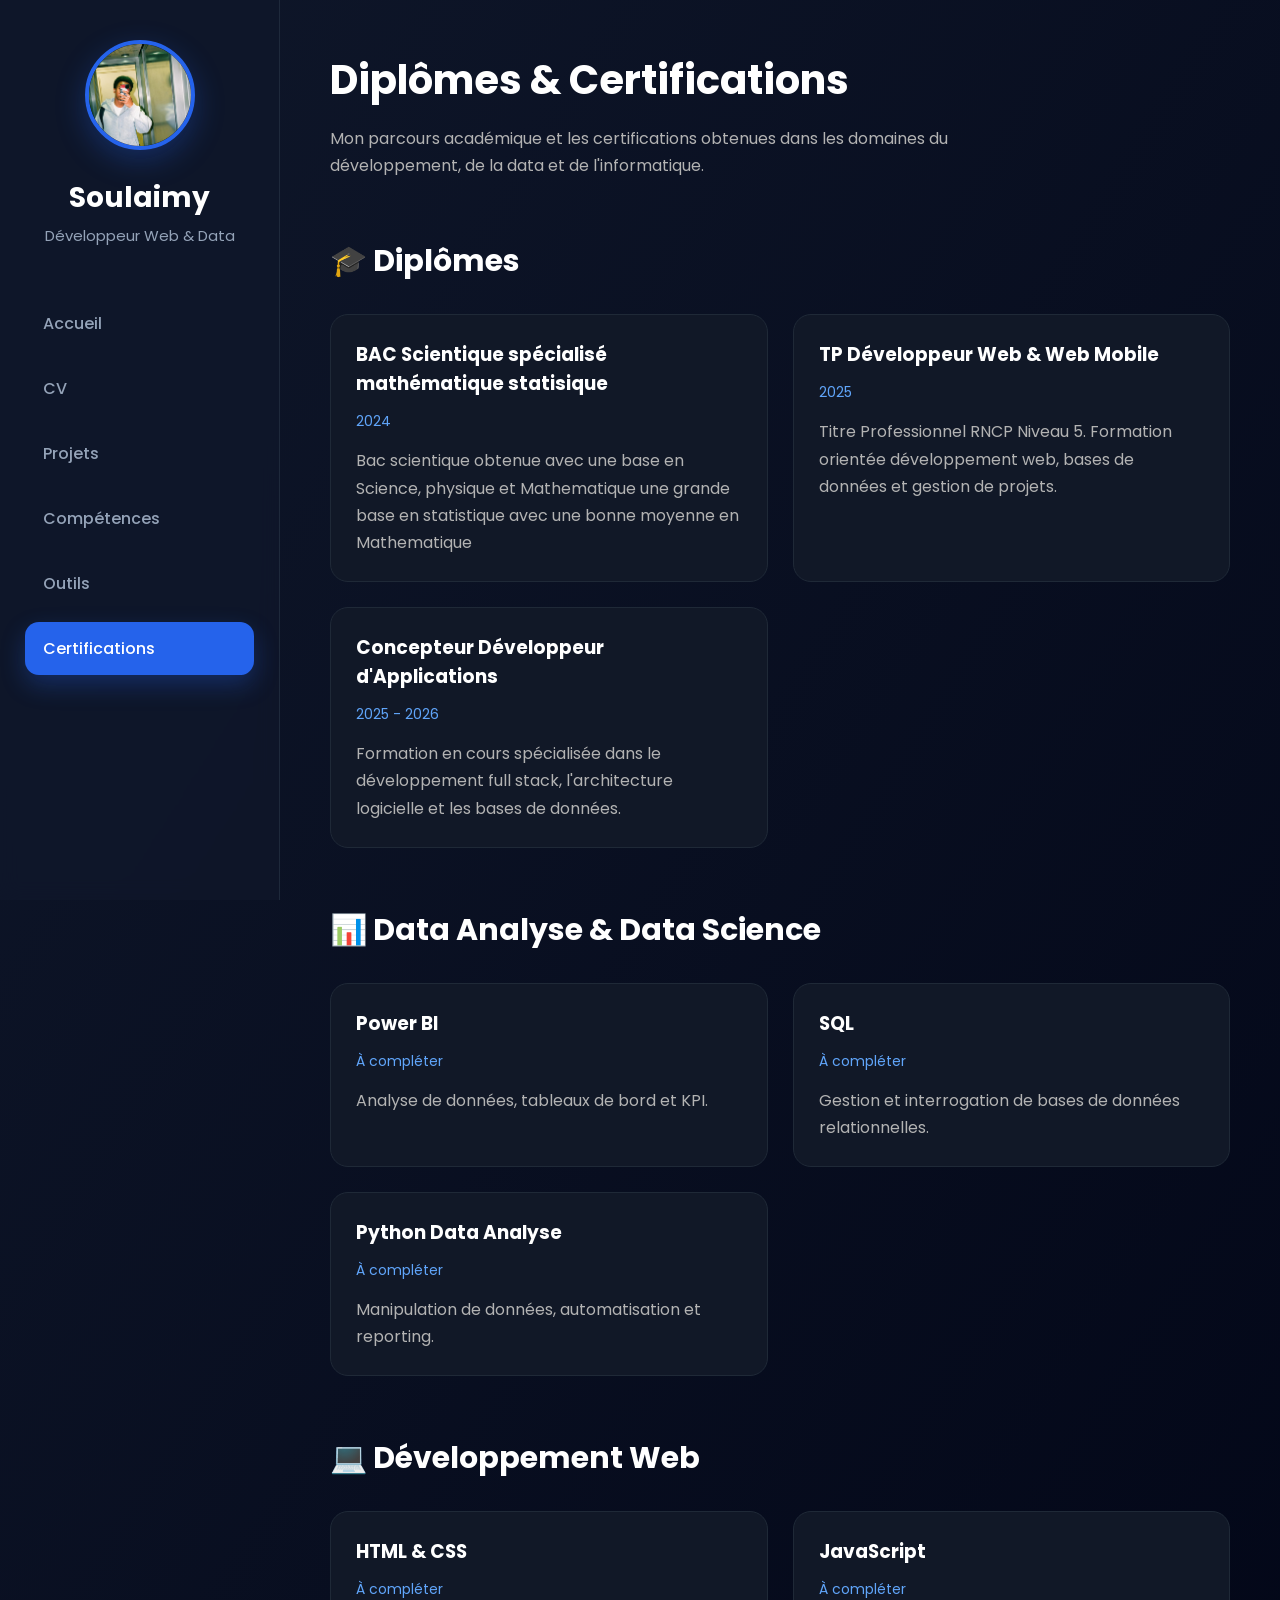
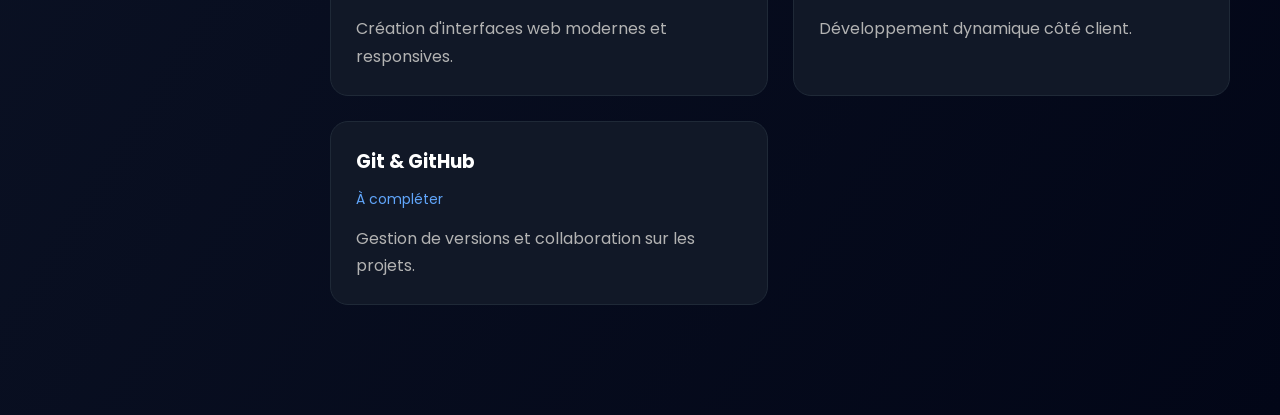
==== certifications.html @ b4b5cd9e "message" ====
<!DOCTYPE html>
<html lang="fr">

<head>

    <meta charset="UTF-8">

    <meta name="viewport" content="width=device-width, initial-scale=1.0">

    <title>Certifications | Soulaimy</title>

    <link rel="stylesheet" href="style.css">

    <link rel="preconnect" href="https://fonts.googleapis.com">

    <link href="https://fonts.googleapis.com/css2?family=Poppins:wght@300;400;500;600;700&display=swap"
        rel="stylesheet">

</head>

<body>

    <!-- SIDEBAR -->

    <aside class="sidebar">

        <div class="profile">

            <img src="asset/images/profile.jpeg" alt="Soulaimy">

            <h2>Soulaimy</h2>

            <p>Développeur Web & Data</p>

        </div>

        <nav>

            <a href="index.html">Accueil</a>

            <a href="cv.html">CV</a>

            <a href="projects.html">Projets</a>

            <a href="skills.html">Compétences</a>

            <a href="tools.html">Outils</a>

            <a href="certifications.html" class="active">Certifications</a>

        </nav>

    </aside>

    <!-- MAIN -->

    <main class="main-content">

        <!-- HEADER -->

        <section class="certifications-header">

            <h1>Diplômes & Certifications</h1>

            <p>
                Mon parcours académique et les certifications
                obtenues dans les domaines du développement,
                de la data et de l'informatique.
            </p>

        </section>

        <!-- DIPLOMES -->

        <section class="certification-category">

            <div class="category-title">

                <h2>🎓 Diplômes</h2>

            </div>

            <div class="certifications-grid">

                <div class="certification-card">

                    <h3>BAC Scientique spécialisé mathématique statisique</h3>

                    <span class="cert-date">2024</span>

                    <p>
                        Bac scientique obtenue avec une base en Science, physique et Mathematique
                        une grande base en statistique
                        avec une bonne moyenne en Mathematique
                    </p>

                </div>

                <div class="certification-card">

                    <h3>TP Développeur Web & Web Mobile</h3>

                    <span class="cert-date">2025</span>

                    <p>
                        Titre Professionnel RNCP Niveau 5.
                        Formation orientée développement web,
                        bases de données et gestion de projets.
                    </p>

                </div>

                <div class="certification-card">

                    <h3>Concepteur Développeur d'Applications</h3>

                    <span class="cert-date">2025 - 2026</span>

                    <p>
                        Formation en cours spécialisée
                        dans le développement full stack,
                        l'architecture logicielle et les bases de données.
                    </p>

                </div>

            </div>

        </section>

        <!-- DATA -->

        <section class="certification-category">

            <div class="category-title">

                <h2>📊 Data Analyse & Data Science</h2>

            </div>

            <div class="certifications-grid">

                <div class="certification-card">

                    <h3>Power BI</h3>

                    <span class="cert-date">À compléter</span>

                    <p>
                        Analyse de données,
                        tableaux de bord et KPI.
                    </p>

                </div>

                <div class="certification-card">

                    <h3>SQL</h3>

                    <span class="cert-date">À compléter</span>

                    <p>
                        Gestion et interrogation
                        de bases de données relationnelles.
                    </p>

                </div>

                <div class="certification-card">

                    <h3>Python Data Analyse</h3>

                    <span class="cert-date">À compléter</span>

                    <p>
                        Manipulation de données,
                        automatisation et reporting.
                    </p>

                </div>

            </div>

        </section>

        <!-- DEV -->

        <section class="certification-category">

            <div class="category-title">

                <h2>💻 Développement Web</h2>

            </div>

            <div class="certifications-grid">

                <div class="certification-card">

                    <h3>HTML & CSS</h3>

                    <span class="cert-date">À compléter</span>

                    <p>
                        Création d'interfaces web
                        modernes et responsives.
                    </p>

                </div>

                <div class="certification-card">

                    <h3>JavaScript</h3>

                    <span class="cert-date">À compléter</span>

                    <p>
                        Développement dynamique
                        côté client.
                    </p>

                </div>

                <div class="certification-card">

                    <h3>Git & GitHub</h3>

                    <span class="cert-date">À compléter</span>

                    <p>
                        Gestion de versions
                        et collaboration sur les projets.
                    </p>

                </div>

            </div>

        </section>

    </main>

</body>

</html>
---- style.css ----
/* =========================
   RESET
========================= */

* {
    margin: 0;
    padding: 0;
    box-sizing: border-box;
}

html {
    scroll-behavior: smooth;
}

body {
    font-family: 'Poppins', sans-serif;

    background: linear-gradient(to bottom right,
            #0f172a,
            #020617);

    color: white;

    display: flex;

    overflow-x: hidden;
}

/* =========================
   SIDEBAR
========================= */

.sidebar {
    width: 280px;
    height: 100vh;

    position: fixed;
    top: 0;
    left: 0;

    background: rgba(15, 23, 42, 0.95);

    backdrop-filter: blur(10px);

    border-right: 1px solid #1e293b;

    padding: 40px 25px;

    display: flex;
    flex-direction: column;

    z-index: 1000;
}

/* PROFILE */

.profile {
    text-align: center;

    margin-bottom: 50px;
}

.profile img {
    width: 110px;
    height: 110px;

    border-radius: 50%;

    object-fit: cover;

    border: 4px solid #2563eb;

    margin-bottom: 20px;

    box-shadow: 0 10px 30px rgba(37, 99, 235, 0.3);
}

.profile h2 {
    font-size: 28px;

    margin-bottom: 5px;
}

.profile p {
    color: #94a3b8;

    font-size: 15px;
}

/* NAVIGATION */

nav {
    display: flex;
    flex-direction: column;

    gap: 12px;
}

nav a {
    text-decoration: none;

    color: #94a3b8;

    padding: 14px 18px;

    border-radius: 14px;

    transition: 0.3s;

    font-weight: 500;
}

nav a:hover {
    background: #1e293b;

    color: white;

    transform: translateX(5px);
}

nav a.active {
    background: #2563eb;

    color: white;

    box-shadow: 0 10px 25px rgba(37, 99, 235, 0.3);
}

/* SOCIALS */

.socials {
    margin-top: auto;

    display: flex;

    gap: 15px;

    justify-content: center;
}

.socials a {
    width: 45px;
    height: 45px;

    border-radius: 12px;

    background: #111827;

    display: flex;

    align-items: center;
    justify-content: center;

    color: #94a3b8;

    text-decoration: none;

    transition: 0.3s;
}

.socials a:hover {
    background: #2563eb;

    color: white;
}

/* =========================
   MAIN
========================= */

.main-content {
    margin-left: 280px;

    width: 100%;

    padding: 50px;
}

/* =========================
   HERO
========================= */

.hero-dashboard {
    margin-bottom: 60px;
}

.hero-card {
    background: linear-gradient(135deg,
            #0f172a,
            #1e293b);

    border: 1px solid #334155;

    border-radius: 35px;

    padding: 70px;

    position: relative;

    overflow: hidden;

    box-shadow:
        0 10px 40px rgba(0, 0, 0, 0.3);
}

.hero-badge {
    background: #2563eb;

    padding: 10px 18px;

    border-radius: 30px;

    display: inline-block;

    font-size: 14px;

    margin-bottom: 25px;
}

.hero-card h1 {
    font-size: 72px;

    line-height: 1.1;

    margin-bottom: 15px;
}

.hero-card h2 {
    color: #93c5fd;

    font-weight: 400;

    margin-bottom: 30px;
}

.hero-card p {
    max-width: 750px;

    color: #cbd5e1;

    line-height: 1.9;

    font-size: 18px;
}

/* HERO BUTTONS */

.hero-buttons {
    margin-top: 40px;

    display: flex;

    gap: 20px;

    flex-wrap: wrap;
}

.btn {
    background: #2563eb;

    color: white;

    text-decoration: none;

    padding: 15px 28px;

    border-radius: 14px;

    transition: 0.3s;

    font-weight: 500;
}

.btn:hover {
    transform: translateY(-5px);

    box-shadow:
        0 10px 25px rgba(37, 99, 235, 0.3);
}

.btn-outline {
    background: transparent;

    border: 1px solid #2563eb;
}

/* =========================
   DASHBOARD CARDS
========================= */

.dashboard-grid {
    display: grid;

    grid-template-columns:
        repeat(auto-fit, minmax(250px, 1fr));

    gap: 25px;

    margin-bottom: 70px;
}

.dashboard-card {
    background: #111827;

    border: 1px solid #1e293b;

    border-radius: 25px;

    padding: 35px;

    transition: 0.3s;
}

.dashboard-card:hover {
    transform: translateY(-8px);

    border-color: #2563eb;

    box-shadow:
        0 15px 35px rgba(0, 0, 0, 0.3);
}

.dashboard-card h3 {
    margin-bottom: 18px;

    font-size: 24px;
}

.dashboard-card p {
    color: #94a3b8;

    line-height: 1.8;
}

/* =========================
   SECTION
========================= */

.section {
    margin-top: 90px;
}

.section h2 {
    font-size: 42px;

    margin-bottom: 35px;
}

/* =========================
   SKILLS
========================= */

.skills-grid {
    display: grid;

    grid-template-columns:
        repeat(auto-fit, minmax(170px, 1fr));

    gap: 20px;
}

.skill-card {
    background: #111827;

    border: 1px solid #1e293b;

    padding: 30px;

    border-radius: 20px;

    text-align: center;

    transition: 0.3s;

    font-weight: 500;
}

.skill-card:hover {
    transform: translateY(-5px);

    background: #2563eb;
}

/* =========================
   EXPERIENCE
========================= */

.experience-card {
    background: #111827;

    border: 1px solid #1e293b;

    padding: 40px;

    border-radius: 30px;
}

.experience-card h2 {
    margin-bottom: 20px;
}

.experience-card h3 {
    margin-bottom: 10px;
}

.experience-card span {
    display: block;

    margin-bottom: 20px;

    color: #60a5fa;
}

.experience-card p {
    color: #cbd5e1;

    line-height: 1.9;
}

/* =========================
CV PAGE=========================*/
.cv-header {
    display: flex;

    justify-content: space-between;

    align-items: center;

    margin-bottom: 60px;

    flex-wrap: wrap;

    gap: 20px;
}

.cv-header h1 {
    font-size: 60px;

    margin-bottom: 10px;
}

.cv-header p {
    color: #94a3b8;
}

.cv-section {
    margin-bottom: 70px;
}

.section-title {
    margin-bottom: 25px;
}

.section-title h2 {
    font-size: 36px;
}

/* TIMELINE CARD */

.timeline-card {
    background: #111827;

    border: 1px solid #1e293b;

    border-radius: 30px;

    padding: 35px;

    margin-bottom: 30px;

    transition: 0.3s;
}

.timeline-card:hover {
    transform: translateY(-5px);

    border-color: #2563eb;
}

.timeline-top {
    display: flex;

    justify-content: space-between;

    align-items: flex-start;

    gap: 20px;

    margin-bottom: 25px;

    flex-wrap: wrap;
}

.timeline-top h3 {
    font-size: 30px;

    margin-bottom: 10px;
}

.timeline-top h4 {
    color: #60a5fa;

    font-weight: 400;
}

.timeline-top span {
    background: #1e293b;

    padding: 10px 18px;

    border-radius: 15px;

    color: #cbd5e1;
}

.timeline-card ul {
    padding-left: 20px;
}

.timeline-card li {
    margin-bottom: 15px;

    color: #cbd5e1;

    line-height: 1.8;
}

/* SKILLS */

.skills-cv-grid {
    display: grid;

    grid-template-columns:
        repeat(auto-fit, minmax(220px, 1fr));

    gap: 20px;
}

.skill-box {
    background: #111827;

    border: 1px solid #1e293b;

    padding: 30px;

    border-radius: 20px;

    text-align: center;

    font-weight: 500;

    transition: 0.3s;
}

.skill-box:hover {
    background: #2563eb;

    transform: translateY(-5px);
}

/* LANGUES */

.languages-grid {
    display: grid;

    grid-template-columns:
        repeat(auto-fit, minmax(250px, 1fr));

    gap: 25px;
}

.language-card {
    background: #111827;

    border: 1px solid #1e293b;

    border-radius: 25px;

    padding: 30px;
}

.language-card h3 {
    margin-bottom: 10px;
}

.language-card p {
    color: #94a3b8;
}


/* =========================
   PROJECTS PAGE
========================= */

.projects-header {
    margin-bottom: 60px;
}

.projects-header h1 {
    font-size: 40px;
    margin-bottom: 15px;
}

.projects-header p {
    color: #b3b3b3;
    max-width: 700px;
    line-height: 1.7;
}

.project-category {
    margin-bottom: 70px;
}

.category-title {
    margin-bottom: 30px;
}

.category-title h2 {
    font-size: 30px;
    margin-bottom: 10px;
}

.category-title p {
    color: #9ca3af;
}

.projects-grid {
    display: grid;
    grid-template-columns: repeat(auto-fit, minmax(340px, 1fr));
    gap: 30px;
}

.project-card {
    background: #111827;
    border: 1px solid #1f2937;
    border-radius: 20px;
    overflow: hidden;
    transition: 0.3s ease;

    display: flex;
    flex-direction: column;
    height: 100%;
}

.project-card:hover {
    transform: translateY(-8px);
}

.project-image img {
    width: 100%;
    height: 120px;
    object-fit: cover;
}

.project-content {
    padding: 25px;

    display: flex;
    flex-direction: column;
    flex: 1;
}

.project-content h3 {
    font-size: 24px;
    margin-bottom: 15px;
}

.project-content p {
    color: #b3b3b3;
    line-height: 1.7;
    margin-bottom: 20px;
}

.project-stack {
    display: flex;
    flex-wrap: wrap;
    gap: 10px;
    margin-bottom: 25px;
}

.project-stack span {
    background: #1f2937;
    padding: 8px 14px;
    border-radius: 30px;
    font-size: 14px;
}

.project-buttons {
    display: flex;
    gap: 15px;
    margin-top: auto;
}

/* =========================
   TOOLS PAGE
========================= */

.tools-header {
    margin-bottom: 60px;
}

.tools-header h1 {
    font-size: 40px;
    margin-bottom: 15px;
}

.tools-header p {
    color: #b3b3b3;
    line-height: 1.7;
    max-width: 700px;
}

.tools-category {
    margin-bottom: 60px;
}

.tools-grid {
    display: grid;
    grid-template-columns: repeat(auto-fit, minmax(280px, 1fr));
    gap: 25px;
}

.tool-card {
    background: #111827;
    border: 1px solid #1f2937;
    border-radius: 18px;
    padding: 25px;
    transition: 0.3s ease;
}

.tool-card:hover {
    transform: translateY(-5px);
}

.tool-card h3 {
    margin-bottom: 12px;
}

.tool-card p {
    color: #b3b3b3;
    line-height: 1.7;
}


/* =========================
   CERTIFICATIONS PAGE
========================= */

.certifications-header {
    margin-bottom: 60px;
}

.certifications-header h1 {
    font-size: 40px;
    margin-bottom: 15px;
}

.certifications-header p {
    max-width: 700px;
    line-height: 1.7;
    color: #b3b3b3;
}

.certification-category {
    margin-bottom: 60px;
}

.certifications-grid {
    display: grid;
    grid-template-columns: repeat(auto-fit, minmax(300px, 1fr));
    gap: 25px;
}

.certification-card {
    background: #111827;
    border: 1px solid #1f2937;
    border-radius: 18px;
    padding: 25px;
    transition: 0.3s ease;
}

.certification-card:hover {
    transform: translateY(-5px);
}

.certification-card h3 {
    margin-bottom: 10px;
}

.cert-date {
    display: inline-block;
    margin-bottom: 15px;
    color: #60a5fa;
    font-size: 14px;
}

.certification-card p {
    color: #b3b3b3;
    line-height: 1.7;
}

/* =========================
   RESPONSIVE
========================= */


@media screen and (max-width: 768px) {

    body {
        flex-direction: column;
    }

    .sidebar {
        width: 100%;
        height: auto;
        position: relative;
        padding: 20px;
    }

    .profile {
        text-align: center;
        margin-bottom: 20px;
    }

    .profile img {
        width: 90px;
        height: 90px;
    }

    nav {
        display: flex;
        flex-wrap: wrap;
        justify-content: center;
        gap: 10px;
    }

    nav a {
        padding: 10px 15px;
        font-size: 14px;
    }

    .main-content {
        margin-left: 0;
        width: 100%;
        padding: 25px;
    }

    .projects-grid {
        grid-template-columns: 1fr;
    }

}
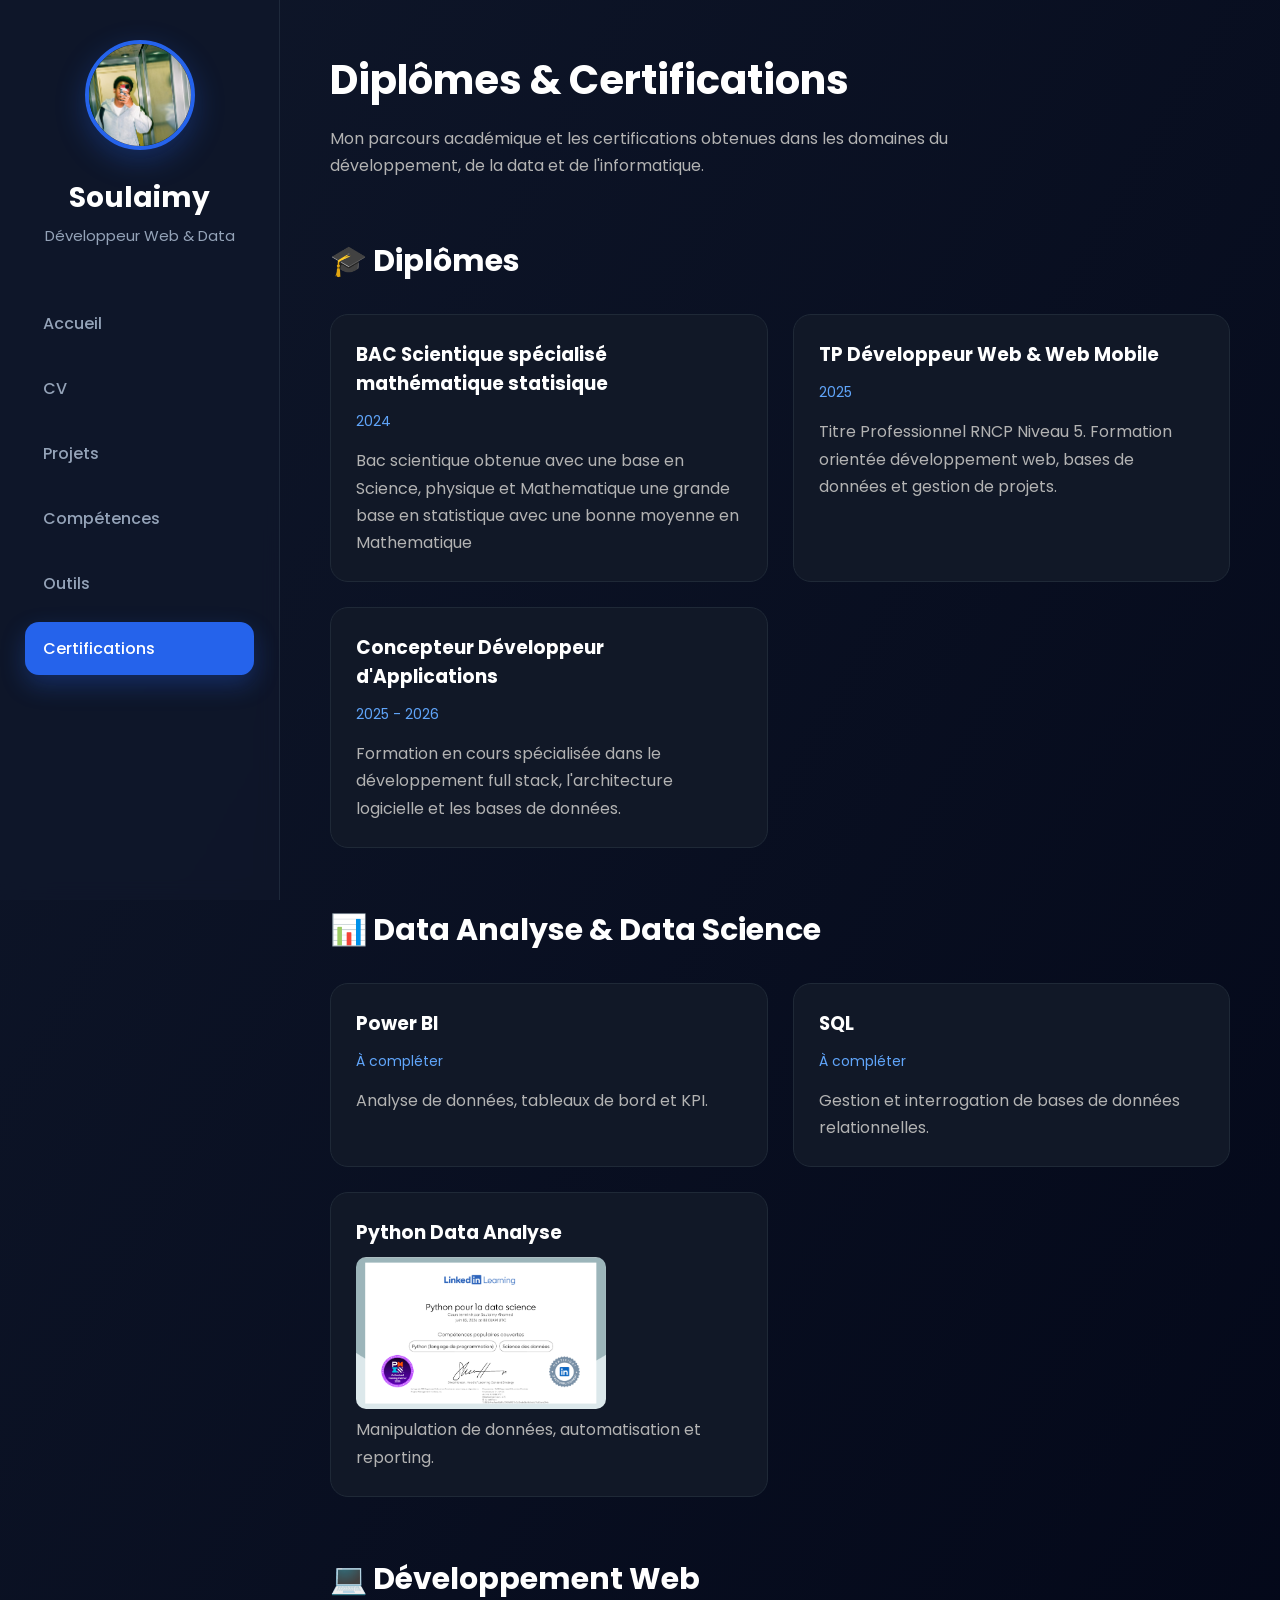
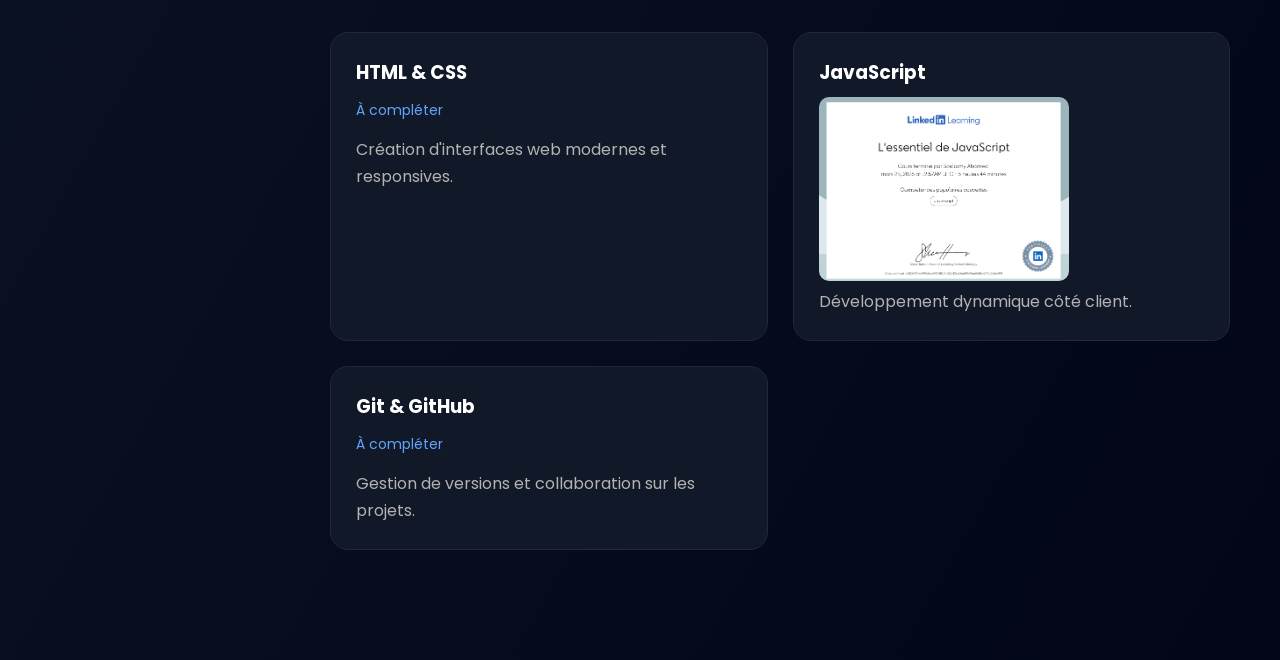
==== commit 39d634f8: "message" ====
--- a/certifications.html
+++ b/certifications.html
@@ -170,7 +170,10 @@
 
                     <h3>Python Data Analyse</h3>
 
-                    <span class="cert-date">À compléter</span>
+                    <a href="asset/icons/Capture d'écran 2026-06-02 113533.png" target="_blank">
+                        <img src="asset/icons/Capture d'écran 2026-06-02 113533.png"
+                            alt="Certificat Python Data Science" class="cert-img">
+                    </a>
 
                     <p>
                         Manipulation de données,
@@ -212,7 +215,10 @@
 
                     <h3>JavaScript</h3>
 
-                    <span class="cert-date">À compléter</span>
+                    <a href="asset/icons/Capture d'écran 2026-06-02 113918.png" target="_blank">
+                        <img src="asset/icons/Capture d'écran 2026-06-02 113918.png"
+                            alt="Certificat Python Data Science" class="cert-img">
+                    </a>
 
                     <p>
                         Développement dynamique
--- a/style.css
+++ b/style.css
@@ -797,6 +797,139 @@
 .certification-card p {
     color: #b3b3b3;
     line-height: 1.7;
+}
+
+.cert-img {
+    width: 100%;
+    max-width: 250px;
+    border-radius: 10px;
+    cursor: pointer;
+    transition: transform 0.2s ease;
+}
+
+.cert-img:hover {
+    transform: scale(1.05);
+}
+
+/* =========================
+   PROJECT DETAILS
+========================= */
+
+.project-hero {
+    margin-bottom: 50px;
+}
+
+.project-badge {
+    display: inline-block;
+    background: #1f2937;
+    padding: 8px 15px;
+    border-radius: 20px;
+    margin-bottom: 20px;
+}
+
+.project-hero h1 {
+    font-size: 42px;
+    margin-bottom: 15px;
+}
+
+.project-hero p {
+    color: #b3b3b3;
+    max-width: 800px;
+    line-height: 1.8;
+}
+
+.project-stats {
+    display: grid;
+    grid-template-columns: repeat(auto-fit, minmax(180px, 1fr));
+    gap: 20px;
+    margin-bottom: 60px;
+}
+
+.stat-card {
+    background: #111827;
+    border: 1px solid #1f2937;
+    border-radius: 16px;
+    padding: 25px;
+    text-align: center;
+}
+
+.stat-card h3 {
+    font-size: 30px;
+    margin-bottom: 10px;
+}
+
+.project-section {
+    margin-bottom: 60px;
+}
+
+.detail-card {
+    background: #111827;
+    border: 1px solid #1f2937;
+    border-radius: 16px;
+    padding: 25px;
+}
+
+.check-grid {
+    display: grid;
+    grid-template-columns: repeat(auto-fit, minmax(220px, 1fr));
+    gap: 15px;
+}
+
+.check-card {
+    background: #111827;
+    border: 1px solid #1f2937;
+    border-radius: 14px;
+    padding: 18px;
+}
+
+.timeline {
+    border-left: 3px solid #3b82f6;
+    padding-left: 25px;
+}
+
+.timeline-item {
+    margin-bottom: 30px;
+}
+
+.timeline-item h3 {
+    margin-bottom: 8px;
+}
+
+.timeline-item p {
+    color: #b3b3b3;
+}
+
+.project-table {
+    width: 100%;
+    border-collapse: collapse;
+}
+
+.project-table th,
+.project-table td {
+    border: 1px solid #1f2937;
+    padding: 15px;
+    text-align: left;
+}
+
+.project-table th {
+    background: #111827;
+}
+
+.gallery-grid {
+    display: grid;
+    grid-template-columns: repeat(auto-fit, minmax(250px, 1fr));
+    gap: 20px;
+}
+
+.gallery-card {
+    background: #111827;
+    border: 1px solid #1f2937;
+    border-radius: 16px;
+    height: 200px;
+
+    display: flex;
+    align-items: center;
+    justify-content: center;
 }
 
 /* =========================
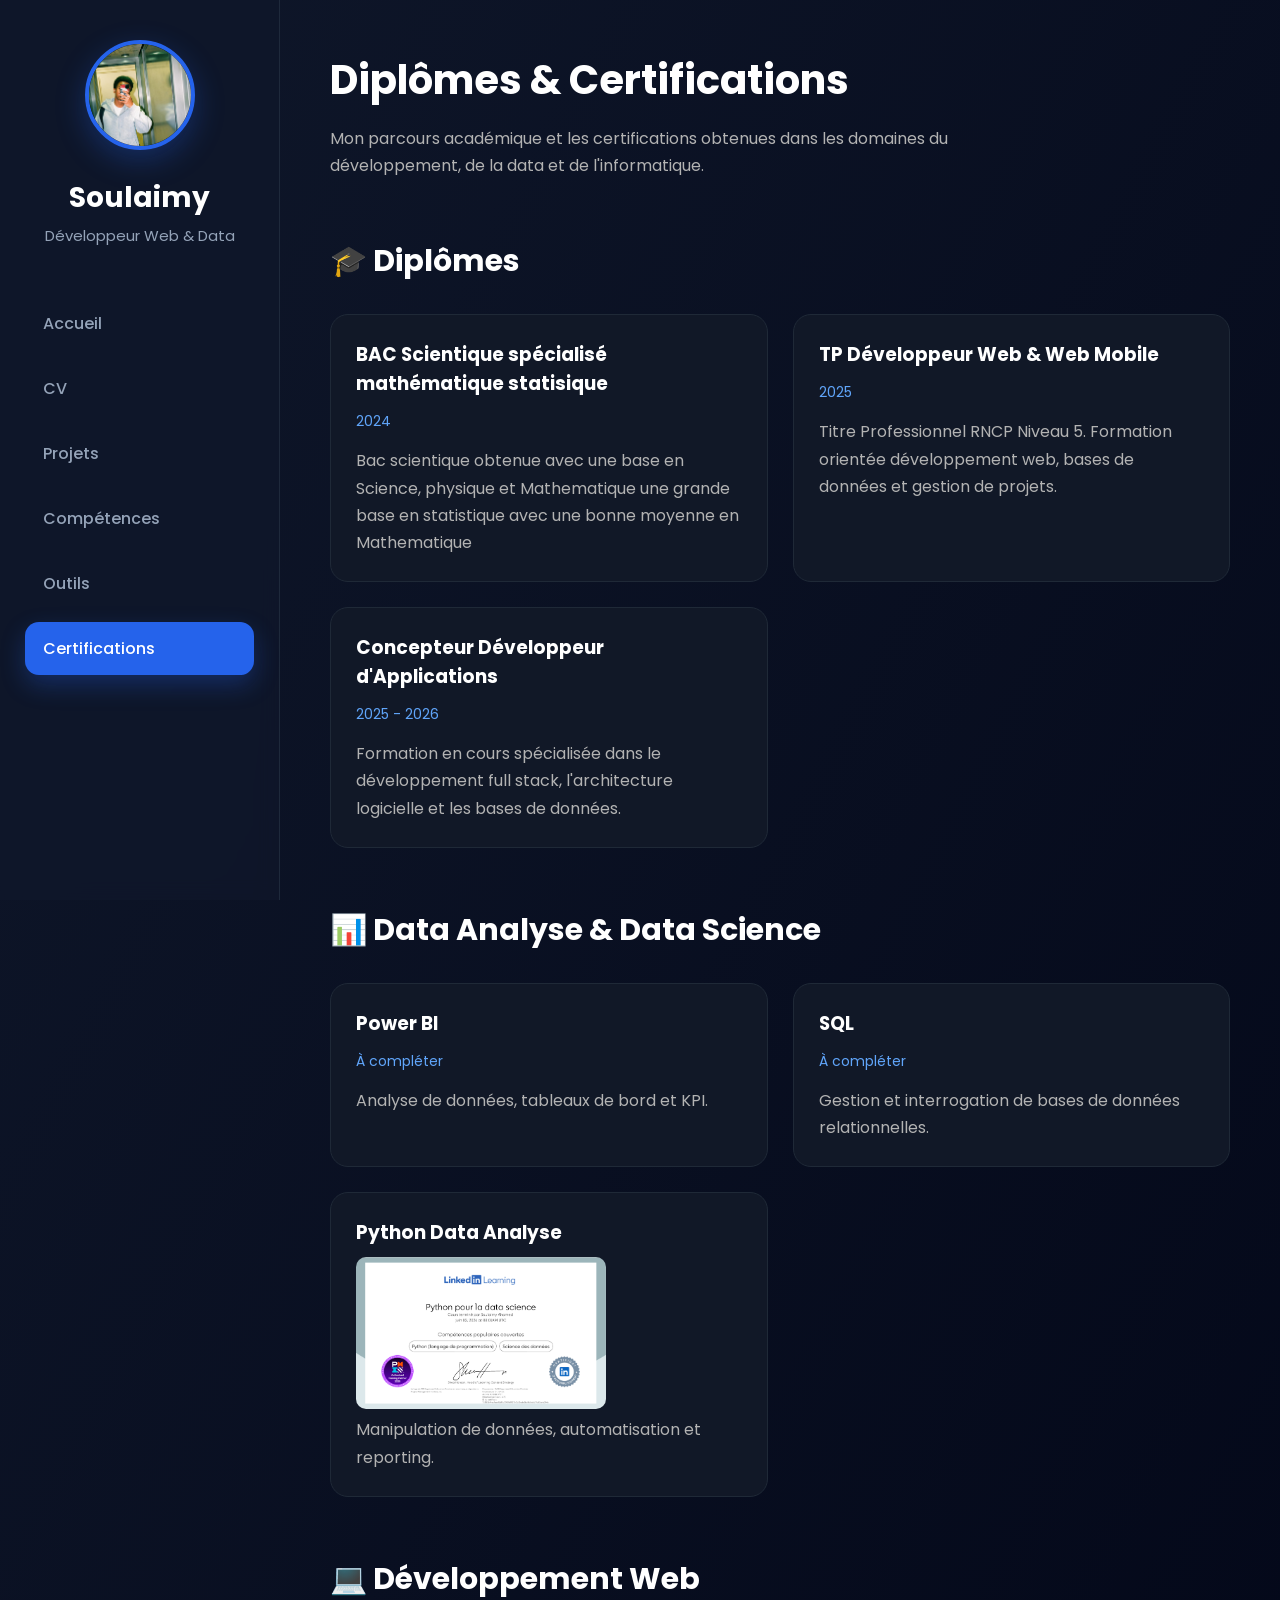
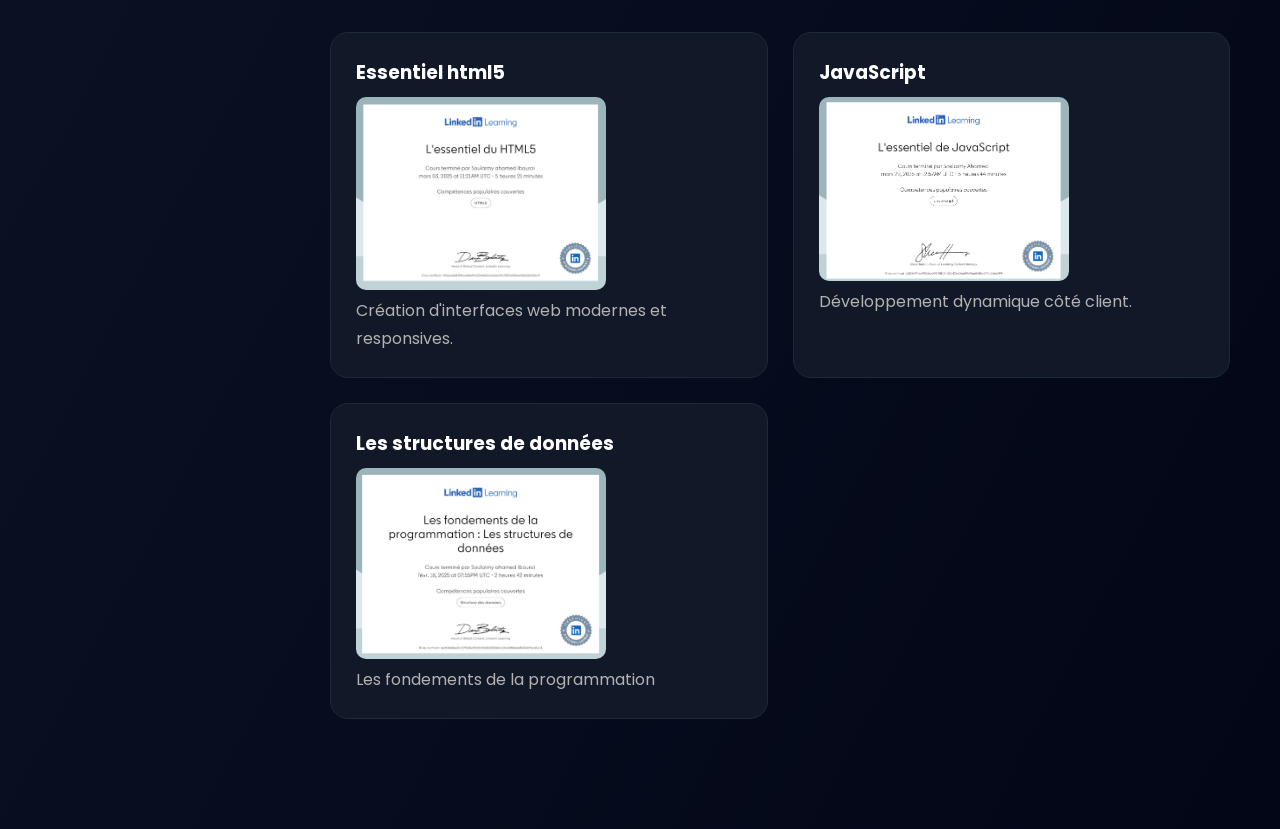
==== commit 51d7dc37: "message" ====
--- a/certifications.html
+++ b/certifications.html
@@ -200,9 +200,13 @@
 
                 <div class="certification-card">
 
-                    <h3>HTML & CSS</h3>
-
-                    <span class="cert-date">À compléter</span>
+                    <h3>Essentiel html5</h3>
+
+                    <a href="asset/icons/Capture d'écran 2026-06-02 133423.png" target="_blank">
+                        <img src="asset/icons/Capture d'écran 2026-06-02 133423.png"
+                            alt="Certificat Python Data Science" class="cert-img">
+                    </a>
+
 
                     <p>
                         Création d'interfaces web
@@ -229,13 +233,14 @@
 
                 <div class="certification-card">
 
-                    <h3>Git & GitHub</h3>
-
-                    <span class="cert-date">À compléter</span>
-
-                    <p>
-                        Gestion de versions
-                        et collaboration sur les projets.
+                    <h3> Les structures de données </h3>
+
+                    <a href="asset/icons/donée.png" target="_blank">
+                        <img src="asset/icons/donée.png" alt="Certificat Python Data Science" class="cert-img">
+                    </a>
+
+                    <p>
+                        Les fondements de la programmation
                     </p>
 
                 </div>
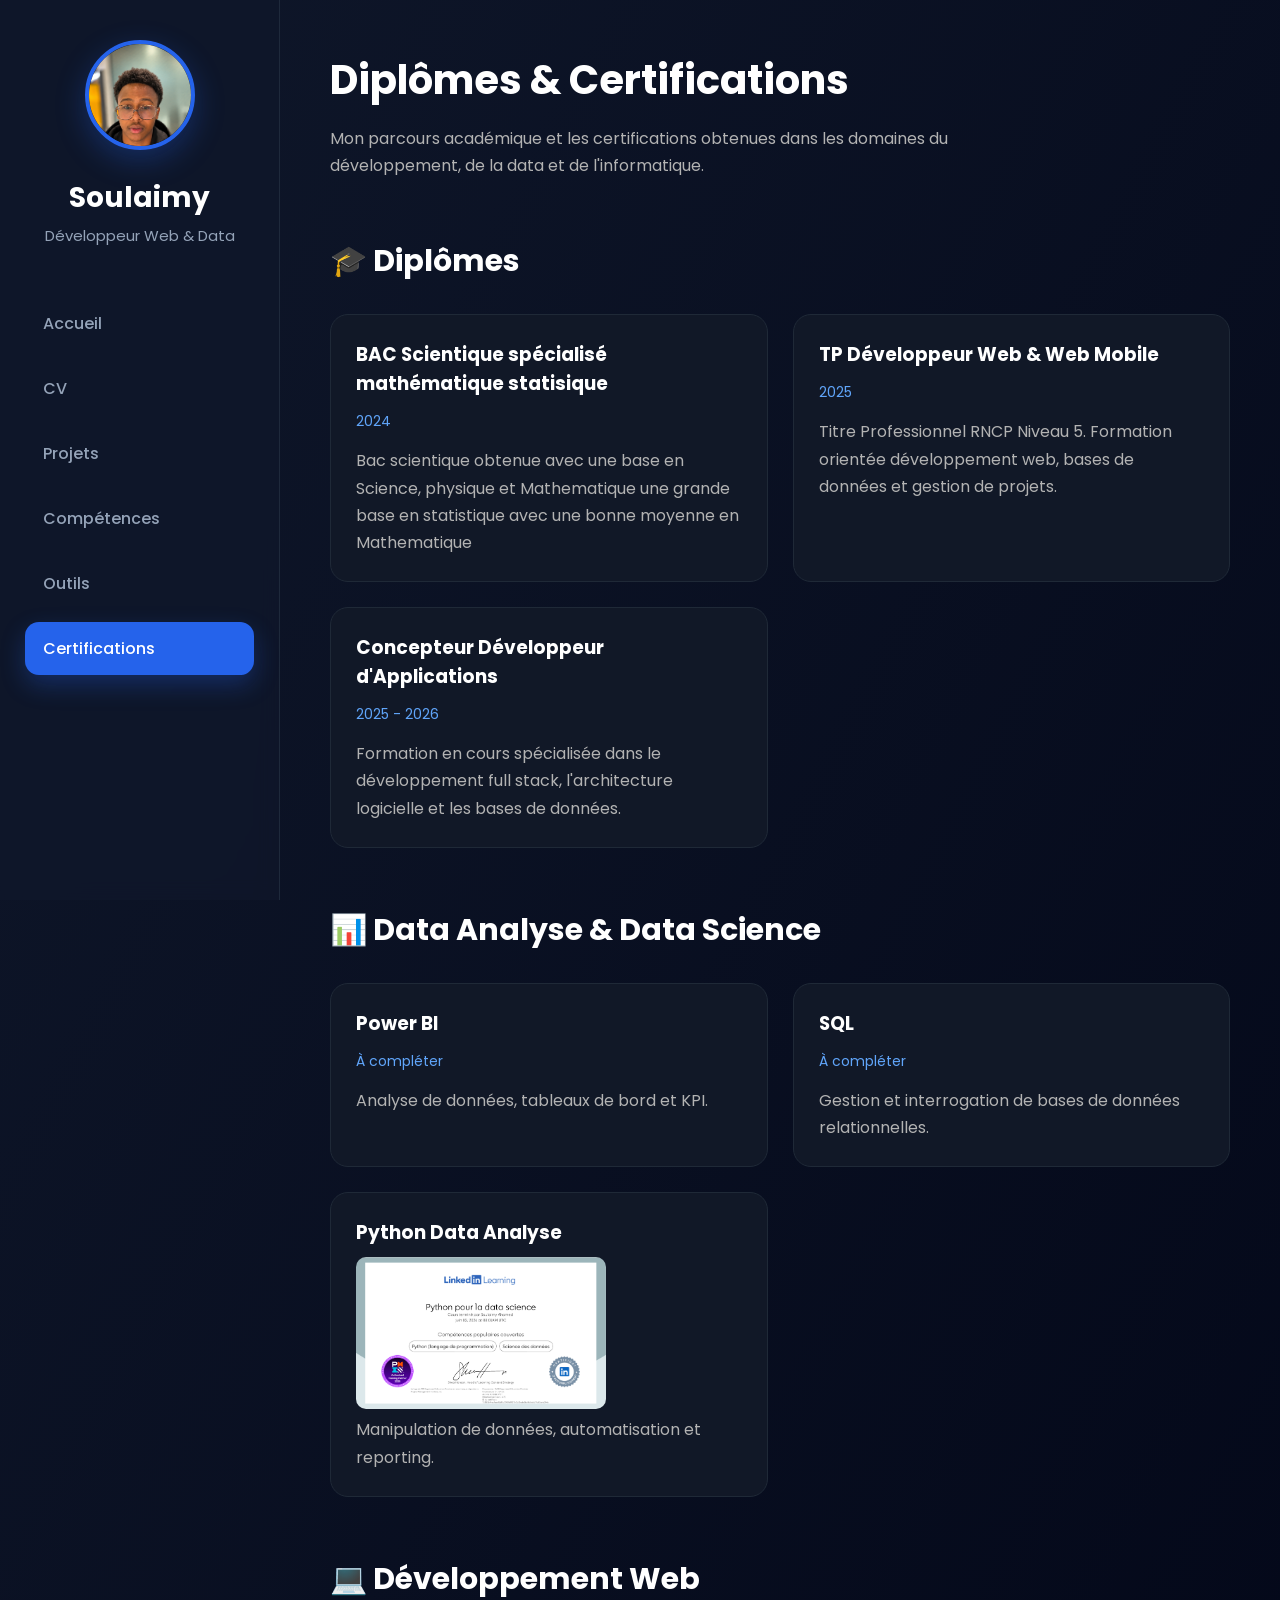
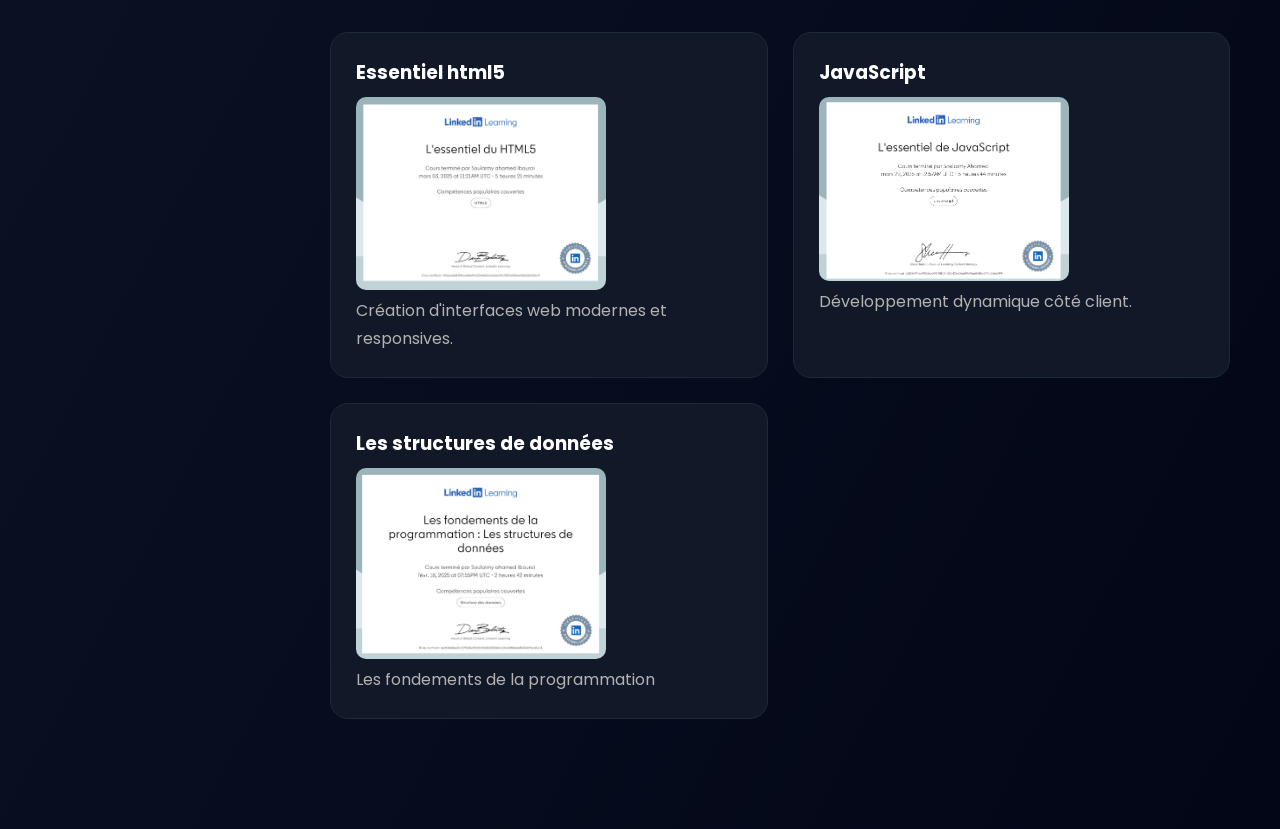
==== commit f7455500: "message" ====
--- a/certifications.html
+++ b/certifications.html
@@ -26,7 +26,7 @@
 
         <div class="profile">
 
-            <img src="asset/images/profile.jpeg" alt="Soulaimy">
+            <img src="asset/images/ChatGPT Image 8 juin 2026, 10_07_49.png" alt="Soulaimy">
 
             <h2>Soulaimy</h2>
 
